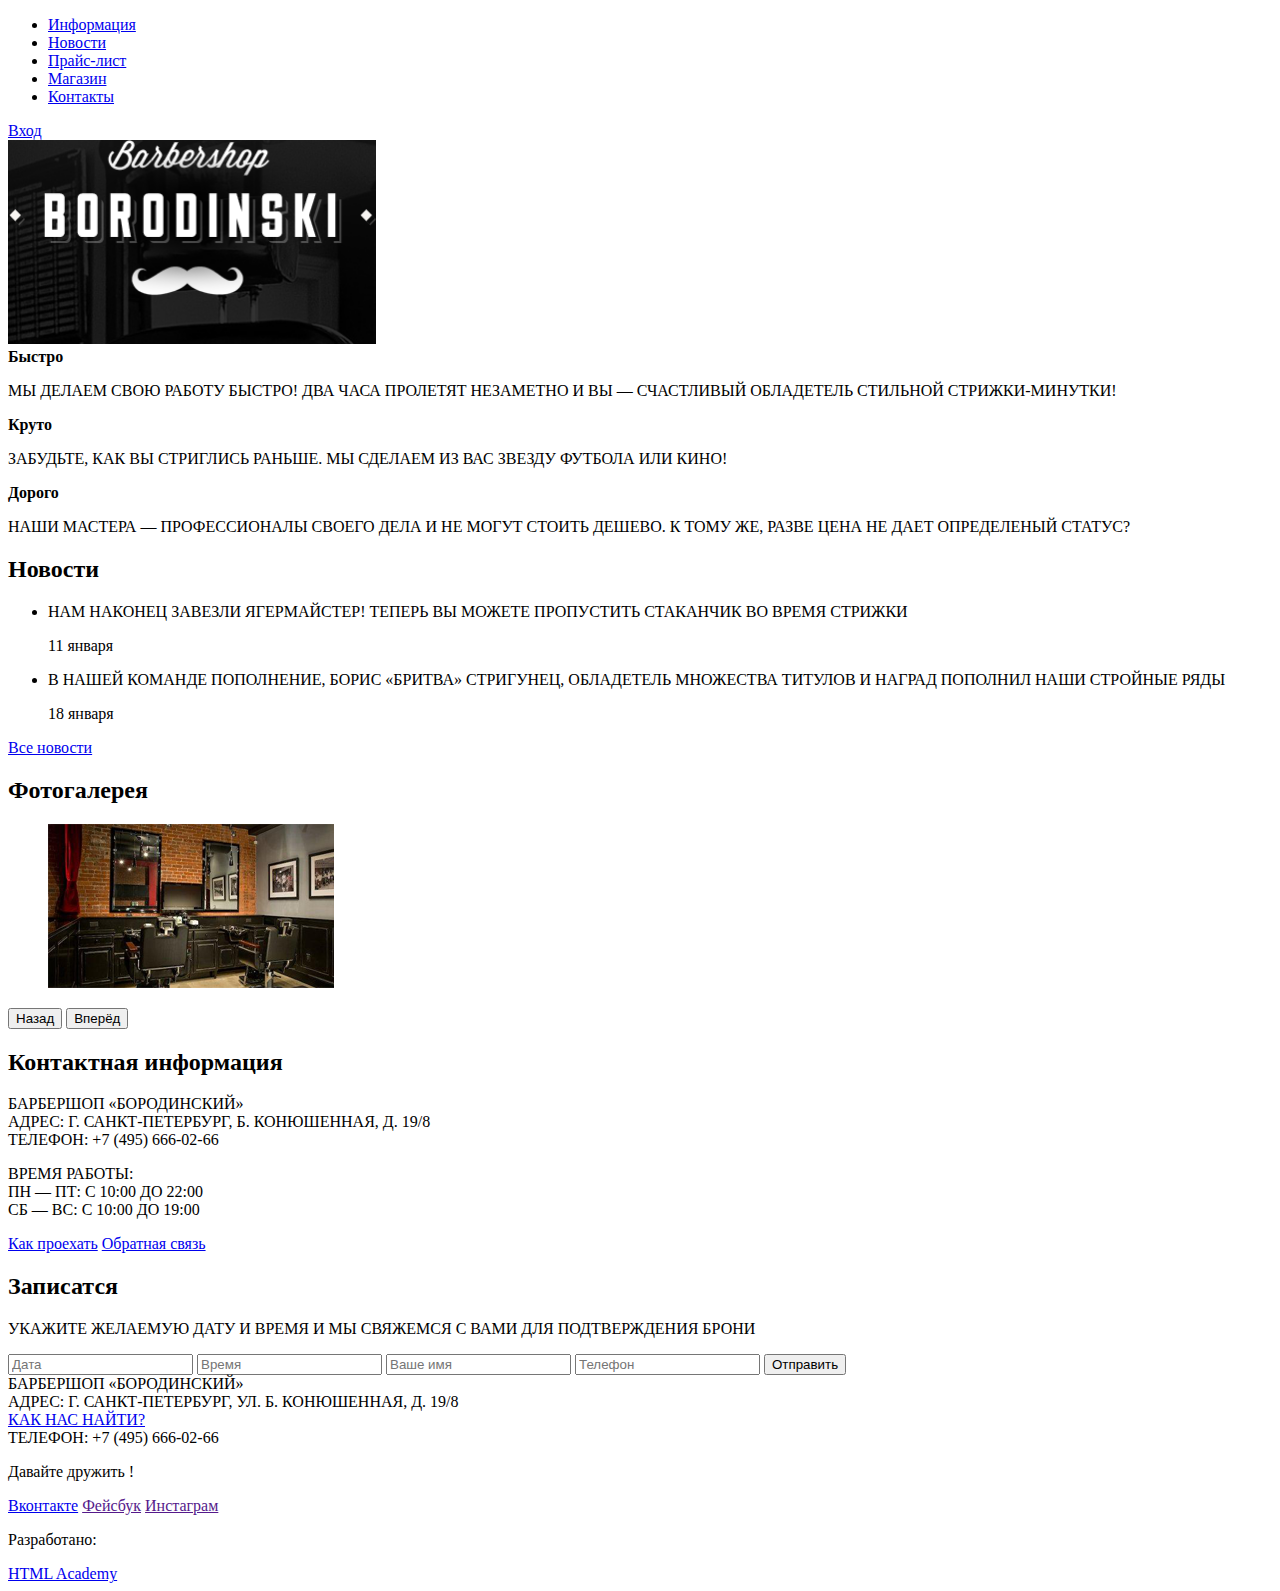
==== index.html @ c0fbe8cd "Made the layout of the site" ====
<!DOCTYPE html>
<html lang="ru">
<head>
    <meta charset="UTF-8">
    <title>Барбершоп "Бородинский"</title>
</head>
<body>

<header class="main-header">
<div class="container">
    <nav class="main-navigation">
        <ul>
            <li><a href="#">Информация</a></li>
            <li><a href="#">Новости</a></li>
            <li><a href="#">Прайс-лист</a></li>
            <li><a href="#">Магазин</a></li>
            <li><a href="#">Контакты</a></li>
        </ul>
    </nav>
    <div class="user-block">
        <a class="login" href="#">Вход</a>
    </div>
</div>
</header>

<main class="container">
    <div class="logo">
        <img src="images/logo.png" width="368" height="204" alt="Барбершоп Бородинский ">
    </div>
    <section class="features">
        <div class="features-item">
            <b class="features-name">Быстро</b>
            <p>МЫ ДЕЛАЕМ СВОЮ РАБОТУ БЫСТРО! ДВА ЧАСА ПРОЛЕТЯТ НЕЗАМЕТНО И ВЫ — СЧАСТЛИВЫЙ ОБЛАДЕТЕЛЬ СТИЛЬНОЙ СТРИЖКИ-МИНУТКИ!</p>
        </div>
        <div class="features-item">
            <b class="features-name">Круто</b>
            <p>ЗАБУДЬТЕ, КАК ВЫ СТРИГЛИСЬ РАНЬШЕ.
                МЫ СДЕЛАЕМ ИЗ ВАС ЗВЕЗДУ ФУТБОЛА ИЛИ КИНО!</p>
        </div>
        <div class="features-item">
            <b class="features-name">Дорого</b>
            <p>НАШИ МАСТЕРА — ПРОФЕССИОНАЛЫ СВОЕГО ДЕЛА И НЕ МОГУТ СТОИТЬ ДЕШЕВО. К ТОМУ ЖЕ, РАЗВЕ ЦЕНА НЕ ДАЕТ ОПРЕДЕЛЕНЫЙ СТАТУС?</p>
        </div>
    </section>
    <div class="index-content">
        <div class="index-content-left">
            <h2 class="index-content-title">Новости</h2>
            <ul class="news-preview">
                <li>
                    <p>НАМ НАКОНЕЦ ЗАВЕЗЛИ ЯГЕРМАЙСТЕР! ТЕПЕРЬ ВЫ МОЖЕТЕ ПРОПУСТИТЬ СТАКАНЧИК ВО ВРЕМЯ СТРИЖКИ</p>
                    <time datetime="2016-01-11">11 января</time>
                </li>
                <li>
                    <p>В НАШЕЙ КОМАНДЕ ПОПОЛНЕНИЕ, БОРИС «БРИТВА» СТРИГУНЕЦ, ОБЛАДЕТЕЛЬ МНОЖЕСТВА ТИТУЛОВ И НАГРАД ПОПОЛНИЛ НАШИ СТРОЙНЫЕ РЯДЫ</p>
                    <time datetime="2016-01-18">18 января</time>
                </li>
            </ul>
            <a class="btn" href="#">Все новости</a>
        </div>
        <div class="index-content-right">
            <h2 class="index-content-title">Фотогалерея</h2>
            <div class="gallery">
                <figure class="gallery-content">
                    <img src="images/gallery1.png" width="286" height="164" alt="">
                </figure>
                <button class="btn gallery-prev">Назад</button>
                <button class="btn gallery-next">Вперёд</button>
            </div>
        </div>
    </div>
    <div class="index-content">
        <div class="index-content-left">
            <h2 class="index-content-title">Контактная информация</h2>
            <p>
                БАРБЕРШОП «БОРОДИНСКИЙ»<br>
                АДРЕС: Г. САНКТ-ПЕТЕРБУРГ, Б. КОНЮШЕННАЯ, Д. 19/8<br>
                ТЕЛЕФОН: +7 (495) 666-02-66
            </p>
            <p>
                ВРЕМЯ РАБОТЫ: <br>
                ПН — ПТ: С 10:00 ДО 22:00 <br>
                СБ — ВС: С 10:00 ДО 19:00
            </p>
            <a class="btn" href="#">Как проехать</a>
            <a class="btn" href="#">Обратная связь</a>
        </div>
        <div class="index-content-right">
            <h2 class="index-content-title">Записатся</h2>
            <p>УКАЖИТЕ ЖЕЛАЕМУЮ ДАТУ И ВРЕМЯ И МЫ СВЯЖЕМСЯ С ВАМИ ДЛЯ ПОДТВЕРЖДЕНИЯ БРОНИ</p>
            <form class="appointment-form" action="https://echo.htmlacademy.ru" method="post">
                <input type="text" name="date" value="" placeholder="Дата">
                <input type="text" name="time" value="" placeholder="Время">
                <input type="text" name="name" value="" placeholder="Ваше имя">
                <input type="tel" name="phone" value="" placeholder="Телефон">
                <button class="btn" type="submit">Отправить</button>
            </form>
        </div>
    </div>
</main>

<footer class="main-footer">
    <div class="container">
        <section class="footer-contacts">
            БАРБЕРШОП «БОРОДИНСКИЙ»<br>
            АДРЕС: Г. САНКТ-ПЕТЕРБУРГ, УЛ. Б. КОНЮШЕННАЯ, Д. 19/8 <br>
            <a href="#">КАК НАС НАЙТИ?</a><br>
            ТЕЛЕФОН: +7 (495) 666-02-66
        </section>
        <section class="footer-social">
            <p>Давайте дружить !</p>
            <a class="social-btn social-btn-vk" href="#">Вконтакте</a>
            <a class="social-btn social-btn-fb" href="">Фейсбук</a>
            <a class="social-btn social-btn-inst" href="">Инстаграм</a>
        </section>
        <section class="footer-copyright">
            <p>Разработано:</p>
            <a class="btn" href="https://htmlacademy.ru">HTML Academy</a>
        </section>
    </div>
</footer>

</body>
</html>
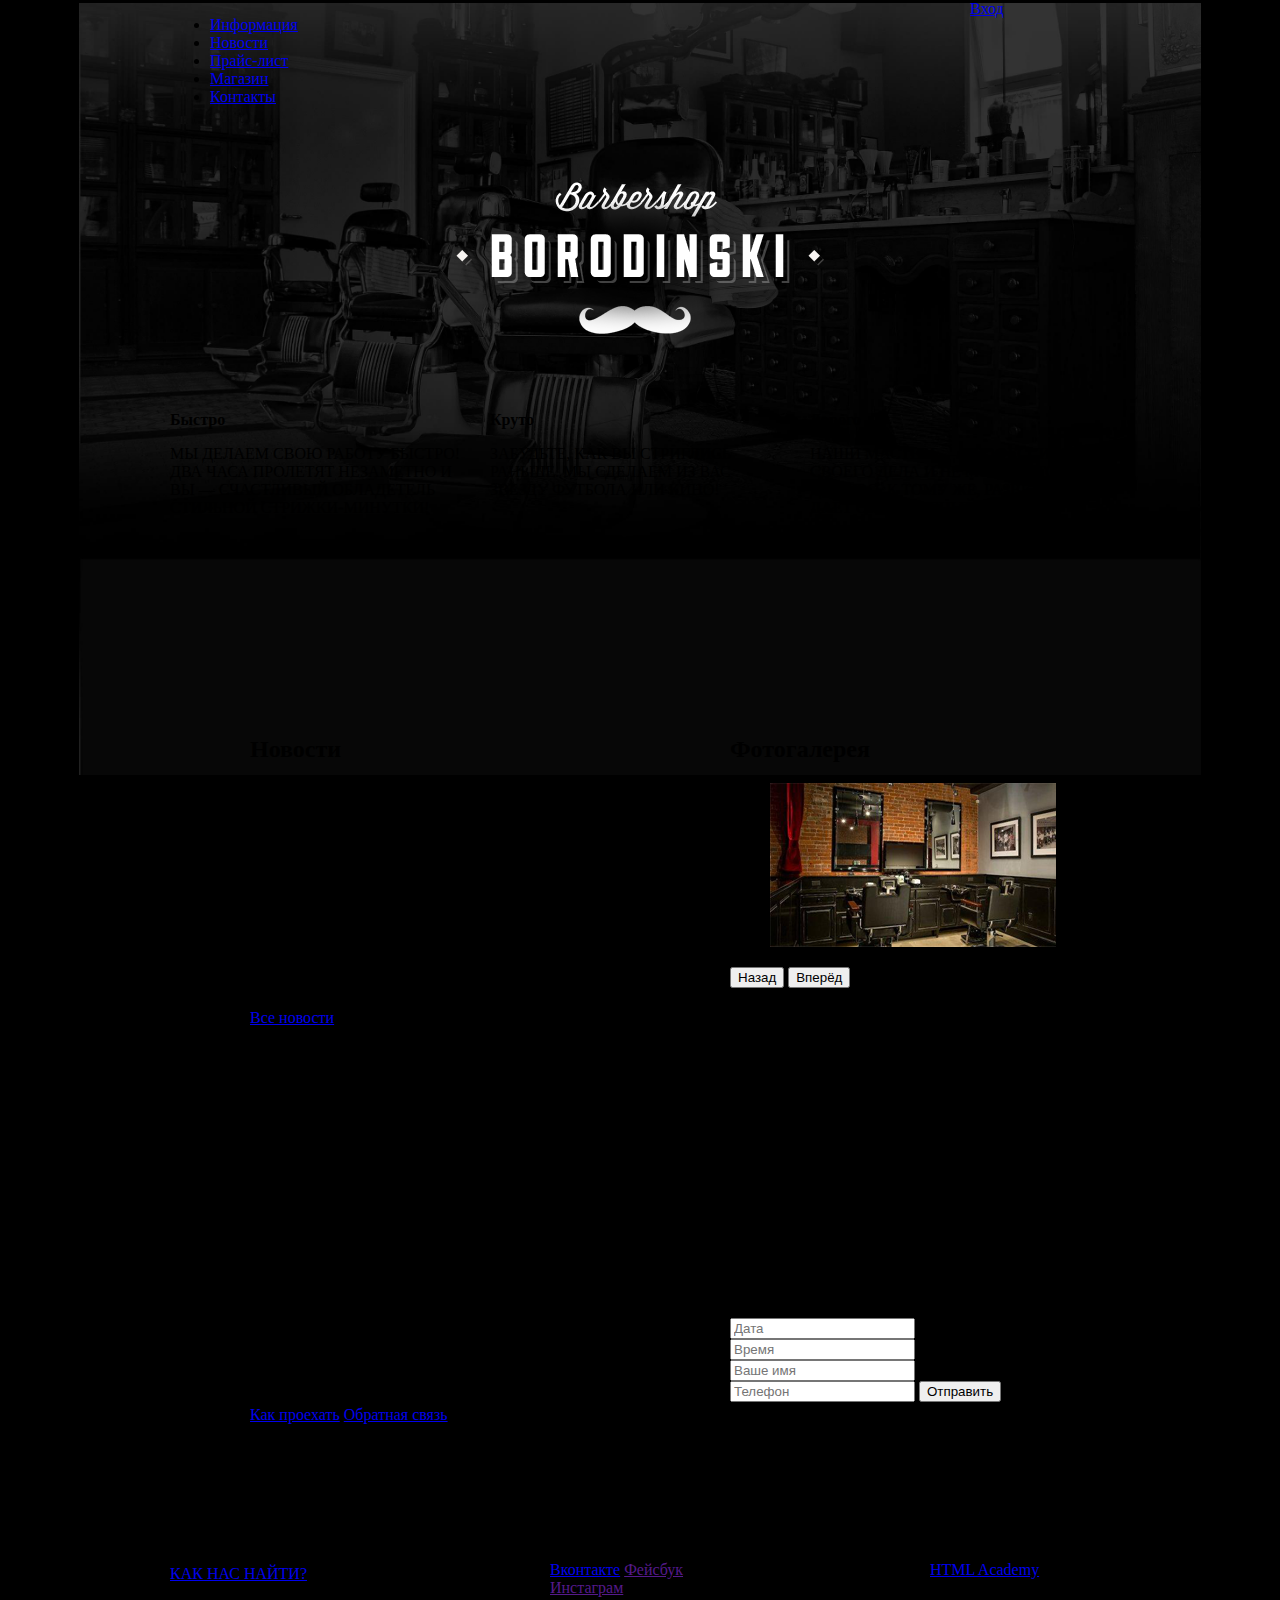
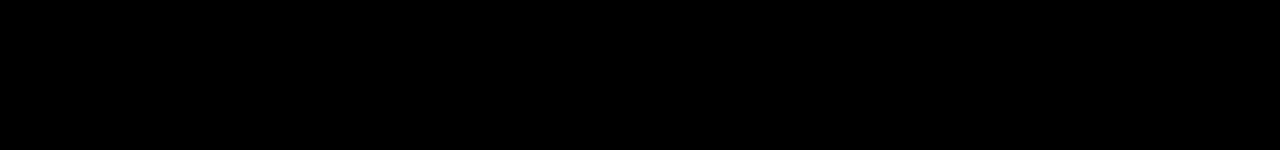
==== commit 0a4ddf7e: "Made the grid of the page" ====
--- a/index.html
+++ b/index.html
@@ -3,31 +3,32 @@
 <head>
     <meta charset="UTF-8">
     <title>Барбершоп "Бородинский"</title>
+    <link rel="stylesheet" href="css/style.css">
 </head>
 <body>
 
 <header class="main-header">
-<div class="container">
-    <nav class="main-navigation">
-        <ul>
-            <li><a href="#">Информация</a></li>
-            <li><a href="#">Новости</a></li>
-            <li><a href="#">Прайс-лист</a></li>
-            <li><a href="#">Магазин</a></li>
-            <li><a href="#">Контакты</a></li>
-        </ul>
-    </nav>
-    <div class="user-block">
-        <a class="login" href="#">Вход</a>
+    <div class="container clearfix ">
+        <nav class="main-navigation">
+            <ul>
+                <li><a href="#">Информация</a></li>
+                <li><a href="#">Новости</a></li>
+                <li><a href="#">Прайс-лист</a></li>
+                <li><a href="#">Магазин</a></li>
+                <li><a href="#">Контакты</a></li>
+            </ul>
+        </nav>
+        <div class="user-block">
+            <a class="login" href="#">Вход</a>
+        </div>
     </div>
-</div>
 </header>
 
 <main class="container">
-    <div class="logo">
+    <div class="index-logo">
         <img src="images/logo.png" width="368" height="204" alt="Барбершоп Бородинский ">
     </div>
-    <section class="features">
+    <section class="features clearfix">
         <div class="features-item">
             <b class="features-name">Быстро</b>
             <p>МЫ ДЕЛАЕМ СВОЮ РАБОТУ БЫСТРО! ДВА ЧАСА ПРОЛЕТЯТ НЕЗАМЕТНО И ВЫ — СЧАСТЛИВЫЙ ОБЛАДЕТЕЛЬ СТИЛЬНОЙ СТРИЖКИ-МИНУТКИ!</p>
@@ -42,7 +43,7 @@
             <p>НАШИ МАСТЕРА — ПРОФЕССИОНАЛЫ СВОЕГО ДЕЛА И НЕ МОГУТ СТОИТЬ ДЕШЕВО. К ТОМУ ЖЕ, РАЗВЕ ЦЕНА НЕ ДАЕТ ОПРЕДЕЛЕНЫЙ СТАТУС?</p>
         </div>
     </section>
-    <div class="index-content">
+    <div class="index-content clearfix">
         <div class="index-content-left">
             <h2 class="index-content-title">Новости</h2>
             <ul class="news-preview">
@@ -65,8 +66,8 @@
                 </figure>
                 <button class="btn gallery-prev">Назад</button>
                 <button class="btn gallery-next">Вперёд</button>
-            </div>
         </div>
+    </div>
     </div>
     <div class="index-content">
         <div class="index-content-left">
@@ -99,7 +100,7 @@
 </main>
 
 <footer class="main-footer">
-    <div class="container">
+    <div class="container clearfix">
         <section class="footer-contacts">
             БАРБЕРШОП «БОРОДИНСКИЙ»<br>
             АДРЕС: Г. САНКТ-ПЕТЕРБУРГ, УЛ. Б. КОНЮШЕННАЯ, Д. 19/8 <br>
--- a/css/style.css
+++ b/css/style.css
@@ -0,0 +1,150 @@
+html,
+body{
+    min-width: 1122px;
+    min-height: 1750px;
+    margin: 0;
+    padding: 0;
+}
+body{
+    background: #000 url("../images/font-img.jpg") no-repeat 50% 3px;
+    background-size: 1122px auto;
+}
+.clearfix::after{
+    content: "";
+    display: table;
+    clear: both;
+}
+
+.container{
+    width: 940px;
+    margin: 0 auto;
+    padding: 0 10px;
+}
+.main-header{
+    margin-bottom: 60px;
+}
+.main-navigation{
+    float: left;
+    width: 780px;
+    min-height: 70px;
+}
+.user-block{
+    float: right;
+    width : 140px;
+    min-height: 70px;
+}
+.index-logo{
+    width: 368px;
+    height: 204px;
+    margin-right: auto;
+    margin-left: auto;
+    margin-bottom: 25px;
+}
+.features{
+    margin-bottom: 80px;
+}
+.features-item{
+    float: left;
+    width: 300px;
+    margin-right: 20px;
+    min-height: 175px;
+}
+.features-item:last-child{
+    margin-right: 0;
+}
+.index-content{
+    margin-bottom: 35px;
+    padding: 50px 80px;
+}
+.index-content-left{
+    float: left;
+    width: 380px;
+    min-height: 330px;
+}
+.index-content-right{
+    float: right;
+    width: 300px;
+    min-height: 330px;
+}
+.main-footer{
+    margin-top: 65px;
+    padding-top: 60px;
+    padding-bottom: 40px;
+}
+.footer-contacts{
+    float: left;
+    width: 320px;
+    margin-right: 60px;
+    min-height: 90px;
+}
+.footer-social {
+    float: left;
+    width: 180px;
+    min-height: 90px;
+}
+.footer-copyright{
+    float: right;
+    width: 180px;
+    min-height: 90px;
+}
+
+
+
+
+
+
+
+
+
+
+
+
+
+
+
+
+
+
+
+
+
+
+
+
+
+
+
+
+
+
+
+
+
+
+
+
+
+
+
+
+
+
+
+
+
+
+
+
+
+
+
+
+
+
+
+
+
+
+
+
+
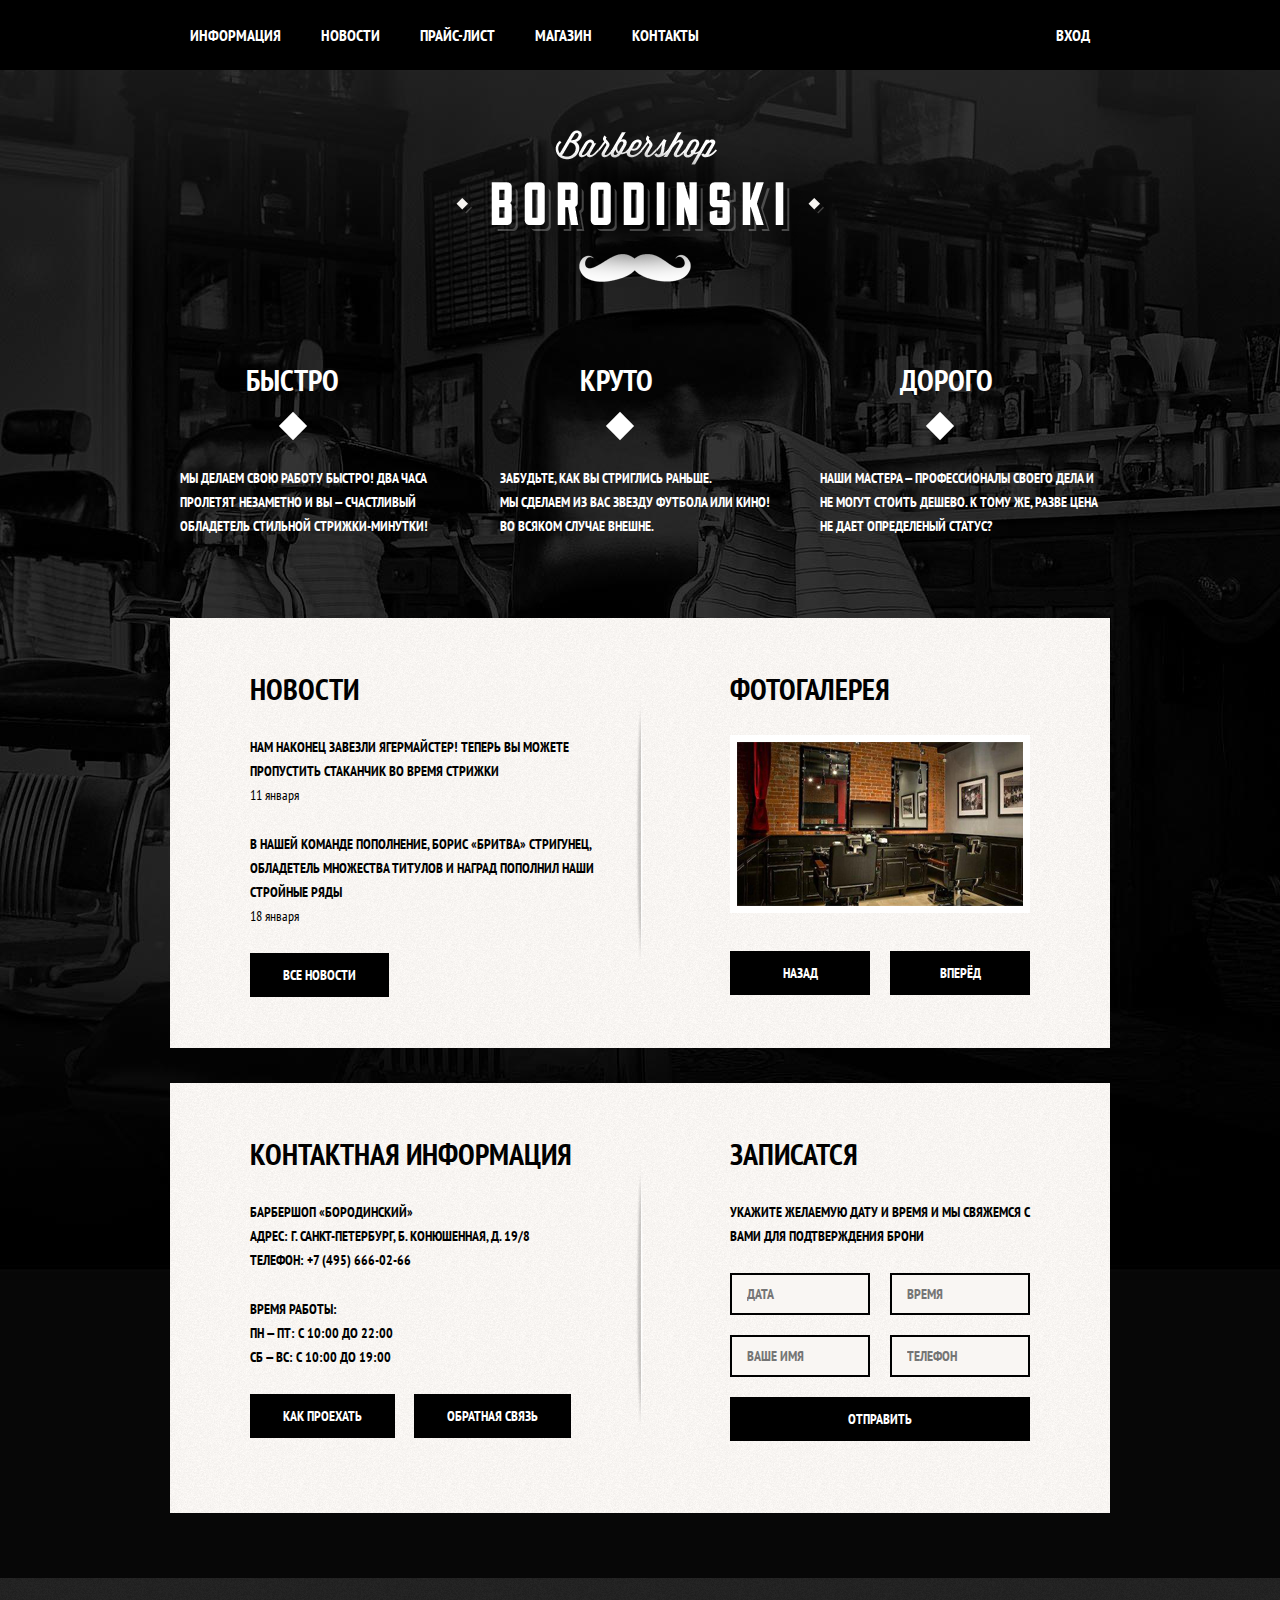
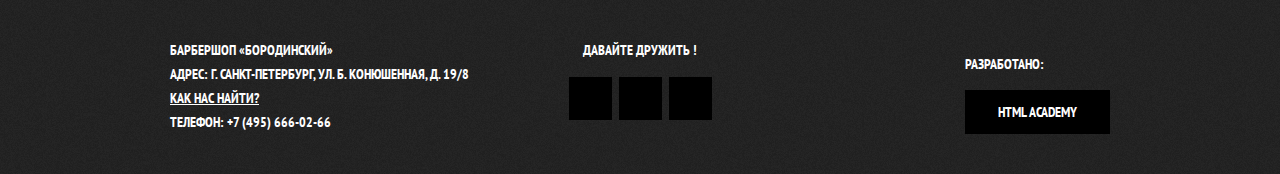
==== commit 967f1c0e: "Made the login form and the map" ====
--- a/index.html
+++ b/index.html
@@ -4,6 +4,7 @@
     <meta charset="UTF-8">
     <title>Барбершоп "Бородинский"</title>
     <link rel="stylesheet" href="css/style.css">
+    <link href="https://fonts.googleapis.com/css?family=PT+Sans+Narrow:400,700&amp;subset=cyrillic" rel="stylesheet">
 </head>
 <body>
 
@@ -13,7 +14,7 @@
             <ul>
                 <li><a href="#">Информация</a></li>
                 <li><a href="#">Новости</a></li>
-                <li><a href="#">Прайс-лист</a></li>
+                <li><a href="text.html">Прайс-лист</a></li>
                 <li><a href="#">Магазин</a></li>
                 <li><a href="#">Контакты</a></li>
             </ul>
@@ -30,16 +31,18 @@
     </div>
     <section class="features clearfix">
         <div class="features-item">
-            <b class="features-name">Быстро</b>
+            <b class="features-name fast">Быстро</b>
             <p>МЫ ДЕЛАЕМ СВОЮ РАБОТУ БЫСТРО! ДВА ЧАСА ПРОЛЕТЯТ НЕЗАМЕТНО И ВЫ — СЧАСТЛИВЫЙ ОБЛАДЕТЕЛЬ СТИЛЬНОЙ СТРИЖКИ-МИНУТКИ!</p>
         </div>
         <div class="features-item">
-            <b class="features-name">Круто</b>
-            <p>ЗАБУДЬТЕ, КАК ВЫ СТРИГЛИСЬ РАНЬШЕ.
-                МЫ СДЕЛАЕМ ИЗ ВАС ЗВЕЗДУ ФУТБОЛА ИЛИ КИНО!</p>
+            <b class="features-name cool">Круто</b>
+            <p>    ЗАБУДЬТЕ, КАК ВЫ СТРИГЛИСЬ РАНЬШЕ. <br>
+                МЫ СДЕЛАЕМ ИЗ ВАС ЗВЕЗДУ ФУТБОЛА ИЛИ КИНО! <br>
+                ВО ВСЯКОМ СЛУЧАЕ ВНЕШНЕ.
+            </p>
         </div>
         <div class="features-item">
-            <b class="features-name">Дорого</b>
+            <b class="features-name expensive">Дорого</b>
             <p>НАШИ МАСТЕРА — ПРОФЕССИОНАЛЫ СВОЕГО ДЕЛА И НЕ МОГУТ СТОИТЬ ДЕШЕВО. К ТОМУ ЖЕ, РАЗВЕ ЦЕНА НЕ ДАЕТ ОПРЕДЕЛЕНЫЙ СТАТУС?</p>
         </div>
     </section>
@@ -69,7 +72,7 @@
         </div>
     </div>
     </div>
-    <div class="index-content">
+    <div class="index-content clearfix">
         <div class="index-content-left">
             <h2 class="index-content-title">Контактная информация</h2>
             <p>
@@ -120,5 +123,27 @@
     </div>
 </footer>
 
+<div class="modal-content">
+    <button class="modal-content-close" type="button" title="Закрыть">Закрыть</button>
+    <h2 class="modal-content-title">Личный кабинет</h2>
+    <p>Введите свой логин и пароль</p>
+    <form class="login-form" action="https://htmlacademy.ru" method="post">
+        <input class="icon-user" type="text" name="login" placeholder="Логин">
+        <input class="icon-password" type="password"
+        name="password" placeholder="Пароль">
+        <label class="login-checkbox">
+        <input type="checkbox" name="remember">
+            <span class="checkbox-indicator"></span>
+            Запомните меня
+        </label>
+        <a class="restore" href="#">Я забыл пароль!</a>
+        <button class="btn" type="submit">Войти</button>
+    </form>
+</div>
+<div class="modal-content-map">
+    <button class="modal-content-close" type="button" title="Закрыть">Закрыть</button>
+    <div id="yandex-map"></div>
+</div>
+<div class="modal-overlay"></div>
 </body>
 </html>--- a/css/style.css
+++ b/css/style.css
@@ -6,8 +6,18 @@
     padding: 0;
 }
 body{
-    background: #000 url("../images/font-img.jpg") no-repeat 50% 3px;
-    background-size: 1122px auto;
+    background: #000 url("../images/font-img.jpg") no-repeat center top;
+    min-width: 960px;
+    font-weight: 700;
+    font-size: 14px;
+    line-height: 24px;
+    font-family: 'PT Sans Narrow', "Arial" ,sans-serif;
+    color: #fff;
+    text-transform: uppercase;
+}
+.inner-page{
+    color: #000000;
+    background: #f8f3f0 url("../images/font-for-news.png") repeat;
 }
 .clearfix::after{
     content: "";
@@ -21,24 +31,137 @@
     padding: 0 10px;
 }
 .main-header{
+    min-height: 70px;
     margin-bottom: 60px;
+    color: #ffffff;
+    background-color: #000000;
+}
+.inner-page-title{
+    margin-bottom: 55px;
+}
+.inner-page-title h1{
+    margin: 0;
+    margin-bottom: 20px;
+    padding: 0;
+    font-size: 30px;
+    line-height: 42px;
+}
+.breadcrumbs{
+    margin: 0;
+    padding: 0;
+    list-style: none;
+}
+.breadcrumbs li{
+    position: relative;
+    display: inline;
+    padding-right: 40px;
+}
+.breadcrumbs a{
+    color: #000000;
+    text-decoration: none;
+}
+.breadcrumbs a:hover{
+    text-decoration: underline;
+}
+.breadcrumbs .current{
+    color: #aba9a7;
+}
+.breadcrumbs .current::after{
+    display: none;
+}
+.breadcrumbs li::after{
+    content: "";
+    position: absolute;
+    top: 4px;
+    right: 18px;
+    width: 8px;
+    height: 8px;
+    background-color: #000000;
+    transform: rotate(45deg);
 }
 .main-navigation{
     float: left;
     width: 780px;
-    min-height: 70px;
+}
+.main-navigation ul{
+    margin: 0;
+    padding: 0;
+    list-style: none;
+    font-size: 0;
+}
+.main-navigation li{
+    display: inline-block;
+    font-size: 16px;
+    line-height: 20px;
+    vertical-align: top;
+}
+.main-navigation a{
+    display: block;
+    padding: 25px 20px;
+    color: #ffffff;
+    text-decoration: none;
+}
+.main-navigation a:hover{
+    background: #242424;
+}
+.main-navigation .active{
+    position: relative;
+    background-color: none;
+}
+.main-navigation .active a:hover{
+    background: none;
+}
+.main-navigation .active::after{
+    content: "";
+    position: absolute;
+    right: 20px;
+    bottom: 0;
+    left: 20px;
+    height: 5px;
+    background-color: #ffffff;
+}
+.main-navigation .active span{
+    display: block;
+    padding: 25px 20px;
+}
+.main-navigation .logo-inner{
+    float: left;
+    width: 111px;
+    height: 20px;
+    padding-top: 22px;
+}
+.main-navigation .logo-inner img{
+    width: 111px;
+    height: 24px;
+}
+.main-navigation .logo-inner:hover{
+    background: none;
 }
 .user-block{
     float: right;
-    width : 140px;
-    min-height: 70px;
+    max-width: 140px;
+}
+.login{
+    position: relative;
+    display: inline-block;
+    padding: 25px 20px;
+    font-size: 16px;
+    line-height: 20px;
+    color: #ffffff;
+    text-decoration: none;
+}
+.login:hover{
+    background-color: #242424;
 }
 .index-logo{
     width: 368px;
     height: 204px;
-    margin-right: auto;
-    margin-left: auto;
+    margin: 0 auto;
     margin-bottom: 25px;
+}
+.index-logo img {
+    width: 368px;
+    height: 204px;
 }
 .features{
     margin-bottom: 80px;
@@ -52,9 +175,44 @@
 .features-item:last-child{
     margin-right: 0;
 }
+.features-name{
+    position: relative;
+    display: block;
+    font-size: 30px;
+    line-height: 42px;
+    margin-bottom: 30px;
+    padding-bottom: 35px;
+}
+.features-item p{
+    margin: 10px;
+    margin-bottom: 0;
+}
+.features-name::after{
+    content: "";
+    position: absolute;
+    bottom: 0;
+    left: 50%;
+    display: block;
+    width: 20px;
+    height: 20px;
+    margin-left: -75px;
+    background: #ffffff;
+    transform: rotate(45deg);
+}
+.fast{
+    margin-left: 76px;
+}
+.cool{
+    margin-left: 90px;
+}
+.expensive{
+    margin-left: 90px;
+}
 .index-content{
     margin-bottom: 35px;
     padding: 50px 80px;
+    color: #000000;
+    background: url("../images/Layer 17 copy.png") no-repeat center, #f8f5f2 url("../images/font-for-news.png");
 }
 .index-content-left{
     float: left;
@@ -66,85 +224,539 @@
     width: 300px;
     min-height: 330px;
 }
+.index-content-title{
+    margin: 0;
+    margin-bottom: 25px;
+    font-size: 30px;
+    line-height: 42px;
+}
+.index-content p{
+    margin: 0;
+    margin-bottom: 25px;
+}
+.news-preview{
+    margin: 0;
+    padding: 0;
+    padding-right: 35px;
+    list-style: none;
+}
+.news-preview li{
+    margin-bottom: 25px;
+}
+.news-preview p{
+    margin-bottom: 0;
+}
+.news-preview time{
+    text-transform: none;
+    font-weight: 400;
+}
+.btn{
+    display: inline-block;
+    margin-right: 16px;
+    padding: 10px 33px;
+    font-weight: 700;
+    font-size: 14px;
+    line-height: 24px;
+    font-family: "PT Sans Narrow", "Arial", sans-serif;
+    vertical-align: top;
+    text-align: center;
+    color: #ffffff;
+    text-transform: uppercase;
+    text-decoration: none;
+    background-color: #000000;
+    border: none;
+    outline: none;
+    cursor: pointer;
+}
+.btn:hover,
+.btn:active{
+    background-color: #663d15;
+}
+.btn.disabled,
+.btn:disabled{
+    cursor: default;
+    opacity: 0.5;
+}
+.btn.disabled:hover,
+.btn:disabled:hover{
+    background-color: #000000;
+}
+.gallery{
+    position: relative;
+    height: 260px;
+}
+.gallery-content{
+    height: 164px;
+    margin: 0;
+    background-color: #cccccc;
+    border: 7px solid #ffffff;
+}
+.gallery-content img{
+    width: 286px;
+    height: 164px;
+}
+.gallery .btn{
+    position: absolute;
+    bottom: 0;
+    width: 140px;
+    margin: 0;
+}
+.gallery-prev{
+    left: 0;
+}
+.gallery-next{
+    right: 0;
+}
+.appointment-form input{
+    float: left;
+    width: 106px;
+    margin-right: 20px;
+    margin-bottom: 20px;
+    padding: 7px 15px;
+    font: inherit;
+    color: inherit;
+    text-transform: inherit;
+    background-color: #f9f6f3;
+    border: 2px solid #000000;
+    outline: none;
+}
+.appointment-form input:focus{
+  border: 2px solid #663d15;
+}
+.appointment-form input:nth-child(2n){
+    margin-right: 0;
+}
+.appointment-form .btn{
+    clear: both;
+    width: 100%;
+}
+.inner-content{
+    margin-bottom: 75px;
+}
+.inner-content h2{
+    margin-top: 60px;
+    margin-bottom: 30px;
+    font-size: 24px;
+    line-height: 30px;
+}
+.inner-content p{
+    margin: 14px 0;
+}
+.inner-content table{
+    border-collapse: collapse;
+}
+.inner-content td{
+    padding: 10px 15px;
+    border: 2px solid #000000;
+}
+.big-heading{
+    margin-top: 55px;
+    margin-bottom: 65px;
+    text-align: center;
+}
+.big-heading h2{
+    position: relative;
+    z-index: 2;
+    display: inline;
+    margin: 0;
+    padding: 0 25px;
+    font-size: 48px;
+    line-height: 48px;
+    text-align: center;
+    background: #f8f3f0 url("../images/font-for-news.png") repeat;
+}
+.big-heading::after{
+    content: "";
+    position: relative;
+    top: -25px;
+    z-index: 1;
+    display: block;
+    border-bottom: 2px solid #000000;
+}
+.custom-list-1{
+    margin: 14px 0;
+    padding: 0;
+    list-style: none;
+}
+.custom-list-1 li{
+    position: relative;
+    margin-bottom: 15px;
+    padding-left: 20px;
+}
+.custom-list-1 li::before{
+    content: "";
+    position: absolute;
+    top: 8px;
+    left: 0;
+    width: 8px;
+    height: 8px;
+    background-color: #000000;
+    transform: rotate(45deg);
+}
+.prices-table{
+    width: 100%;
+}
+.prices-table td{
+    width: 50%;
+}
+.prices-table td:last-child{
+    text-align: center;
+}
+.inner-columns{
+    margin: 60px 0;
+}
+.inner-column-left,
+.inner-column-right{
+    width: 460px;
+}
+.inner-column-left{
+    float: left;
+}
+.inner-column-right{
+    float: right;
+}
+.inner-column-left *:first-child,
+.inner-column-right *:first-child {
+    margin-top: 0;
+}
+.inner-column-left *:last-child,
+.inner-column-right *:last-child{
+    margin-bottom: 0;
+}
+.short-text{
+    padding-right: 80px;
+}
 .main-footer{
     margin-top: 65px;
     padding-top: 60px;
     padding-bottom: 40px;
+    color: #ffffff;
+    background: #252525 url("../images/Layer 23.png");
 }
 .footer-contacts{
     float: left;
     width: 320px;
     margin-right: 60px;
-    min-height: 90px;
+}
+.footer-contacts a{
+    color: #ffffff;
+}
+.footer-contacts a:hover{
+    text-decoration: none;
 }
 .footer-social {
     float: left;
     width: 180px;
-    min-height: 90px;
+    text-align: center;
+}
+.footer-social p{
+    margin: 0;
+    margin-bottom: 15px;
+}
+.social-btn{
+    display: inline-block;
+    width: 43px;
+    height: 43px;
+    margin :0 2px;
+    font-size: 0;
+    vertical-align: top;
+    text-decoration: none;
+    background: #000000 url("../images/sprite.png");
+    transition: background-position 0.5s, background-color 0.5s;
+}
+.social-btn:hover{
+    background-color: #ffffff;
+}
+.social-btn-vk{
+    background-position: 9px -447px;
+}
+.social-btn-fb{
+    background-position: 15px -171px;
+}
+.social-btn-inst{
+    background-position: 12px -313px;
+}
+.social-btn-vk:hover{
+    background-position: 9px -381px;
+}
+.social-btn-fb:hover{
+    background-position: 15px -100px;
+}
+.social-btn-inst:hover{
+    background-position: 12px -242px;
 }
 .footer-copyright{
     float: right;
-    width: 180px;
-    min-height: 90px;
-}
-
-
-
-
-
-
-
-
-
-
-
-
-
-
-
-
-
-
-
-
-
-
-
-
-
-
-
-
-
-
-
-
-
-
-
-
-
-
-
-
-
-
-
-
-
-
-
-
-
-
-
-
-
-
-
-
-
-
-
-
-
+    max-width: 180px;
+}
+.footer-copyright .btn{
+    margin-right: 0;
+}
+/*Всплывающая форма*/
+.modal-content{
+    position: absolute;
+    top: 120px;
+    left: 50%;
+    width: 300px;
+    display: none;
+    margin-left: -230px;
+    padding: 50px 80px;
+    color: #000000;
+    background: #f8f3f0 url("../images/font-for-news.png");
+    box-shadow: 0 30px 50px rgba(0, 0, 0, 0.7);
+}
+.modal-content-close{
+    position: absolute;
+    top: 0;
+    right: -34px;
+    width: 22px;
+    height: 22px;
+    font-size: 0;
+    background-color: transparent;
+    border: 0;
+    outline: 0;
+    cursor: pointer;
+}
+.modal-content-close::before,
+.modal-content-close::after{
+    content: "";
+    position: absolute;
+    top: 10px;
+    left: 2px;
+    width: 19px;
+    height: 3px;
+    background-color: #d0d0d0;
+    border-radius: 1px;
+}
+.modal-content-close::before{
+    transform: rotate(45deg);
+}
+.modal-content-close::after{
+    transform: rotate(-45deg);
+}
+.modal-content h2{
+    margin: 0;
+    margin-bottom: 20px;
+    font-size: 30px;
+    line-height: 42px;
+}
+.modal-content p{
+    margin: 0;
+    margin-bottom: 14px;
+}
+.modal-content .login-form{
+    margin-top: 30px;
+    margin-bottom: 10px;
+}
+.login-form input[type="text"],
+.login-form input[type="password"] {
+    width: 236px;
+    margin: 0;
+    margin-bottom: 10px;
+    padding: 10px 20px;
+    padding-right: 40px;
+    font-size: 14px;
+    line-height: 24px;
+    font-family: "PT Sans Narrow", "Arial", sans-serif;
+    color: #000000;
+    text-transform: uppercase;
+    background-color: #f9f6f3;
+    border: 2px solid #000000;
+    outline: none;
+}
+.login-form input:focus{
+    border-color: #663d15;
+}
+.login-form .restore{
+    float: right;
+    color: #000000;
+}
+.login-form .btn{
+    width: 100%;
+    margin-top: 15px;
+}
+.login-checkbox input[type="checkbox"] {
+    display: none;
+}
+.login-checkbox{
+    position: relative;
+    padding-left: 30px;
+    cursor: pointer;
+}
+.login-checkbox:hover{
+    color: #663d15;
+}
+.login-checkbox input[type="checkbox"]+.checkbox-indicator{
+    position: absolute;
+    top: -3px;
+    left: 0;
+    width: 17px;
+    height: 17px;
+    border: 2px solid #000000;
+}
+.login-checkbox input[type="checkbox"]:checked + .checkbox-indicator::before,
+.login-checkbox input[type="checkbox"]:checked + .checkbox-indicator::after{
+    content: "";
+    position: absolute;
+    top: 8px;
+    left: 1px;
+    width: 15px;
+    height: 2px;
+    background-color: #000000;
+}
+.login-checkbox input[type="checkbox"]:checked + .checkbox-indicator::before {
+    transform: rotate(45deg);
+}
+.login-checkbox input[type="checkbox"]:checked + .checkbox-indicator::after {
+    transform: rotate(-45deg);
+}
+.modal-content-map{
+    position: fixed;
+    top: 50%;
+    left: 50%;
+    z-index: 20;
+    width: 766px;
+    height: 561px;
+    display: none;
+    margin-top: -280px;
+    margin-left: -390px;
+    background: #e9e5dc url("../images/map.jpg");
+    border: 7px solid white;
+    box-shadow: 0 30px 50px rgba(0, 0, 0, 0.7);
+}
+.modal-overlay{
+    position: fixed;
+    top: 0;
+    left: 0;
+    z-index: 10;
+    width: 50%;
+    height: 50%;
+    display: none;
+    background: rgba(0, 0, 0, 0.5);
+}
+
+
+
+
+
+
+
+
+
+
+
+
+
+
+
+
+
+
+
+
+
+
+
+
+
+
+
+
+
+
+
+
+
+
+
+
+
+
+
+
+
+
+
+
+
+
+
+
+
+
+
+
+
+
+
+
+
+
+
+
+
+
+
+
+
+
+
+
+
+
+
+
+
+
+
+
+
+
+
+
+
+
+
+
+
+
+
+
+
+
+
+
+
+
+
+
+
+
+
+
+
+
+
+
+
+
+
+
+
+
+
+
+
+
+
+
+
+
+
+
+
+
+
+
+
+
